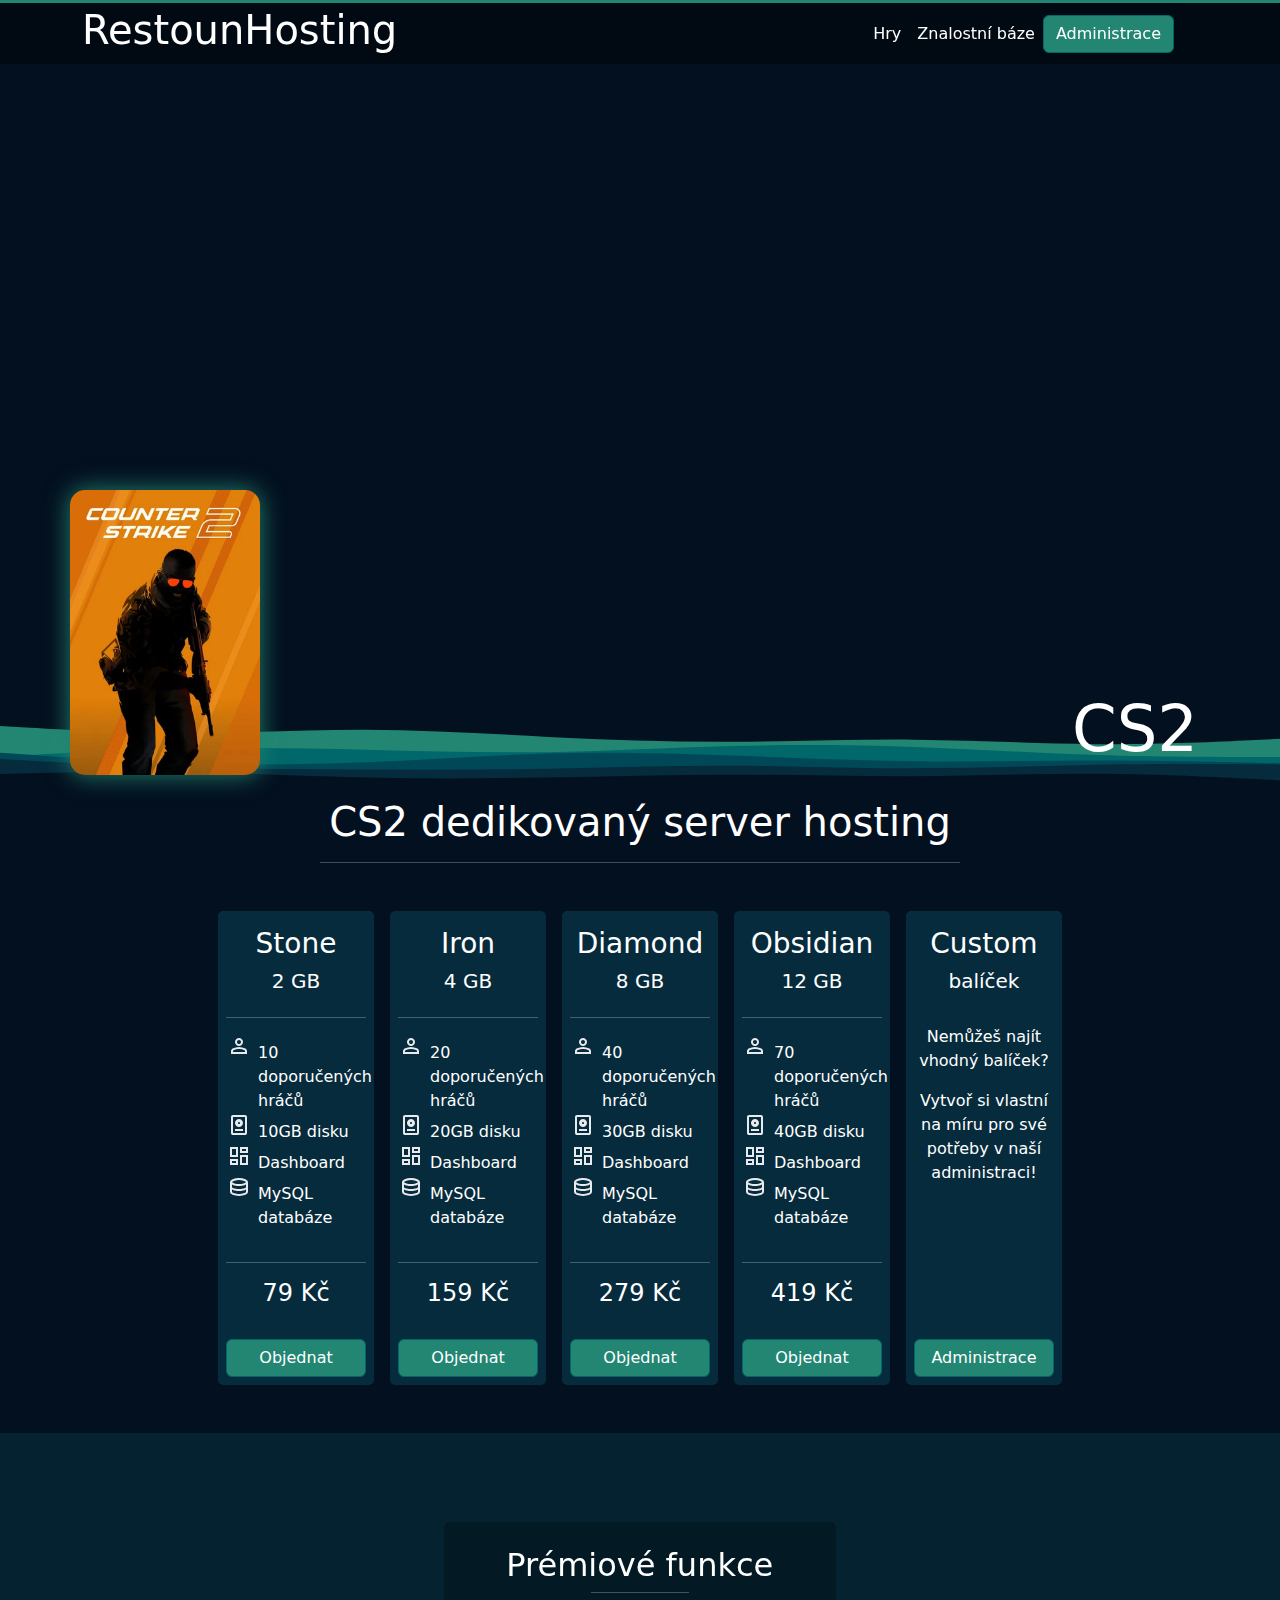
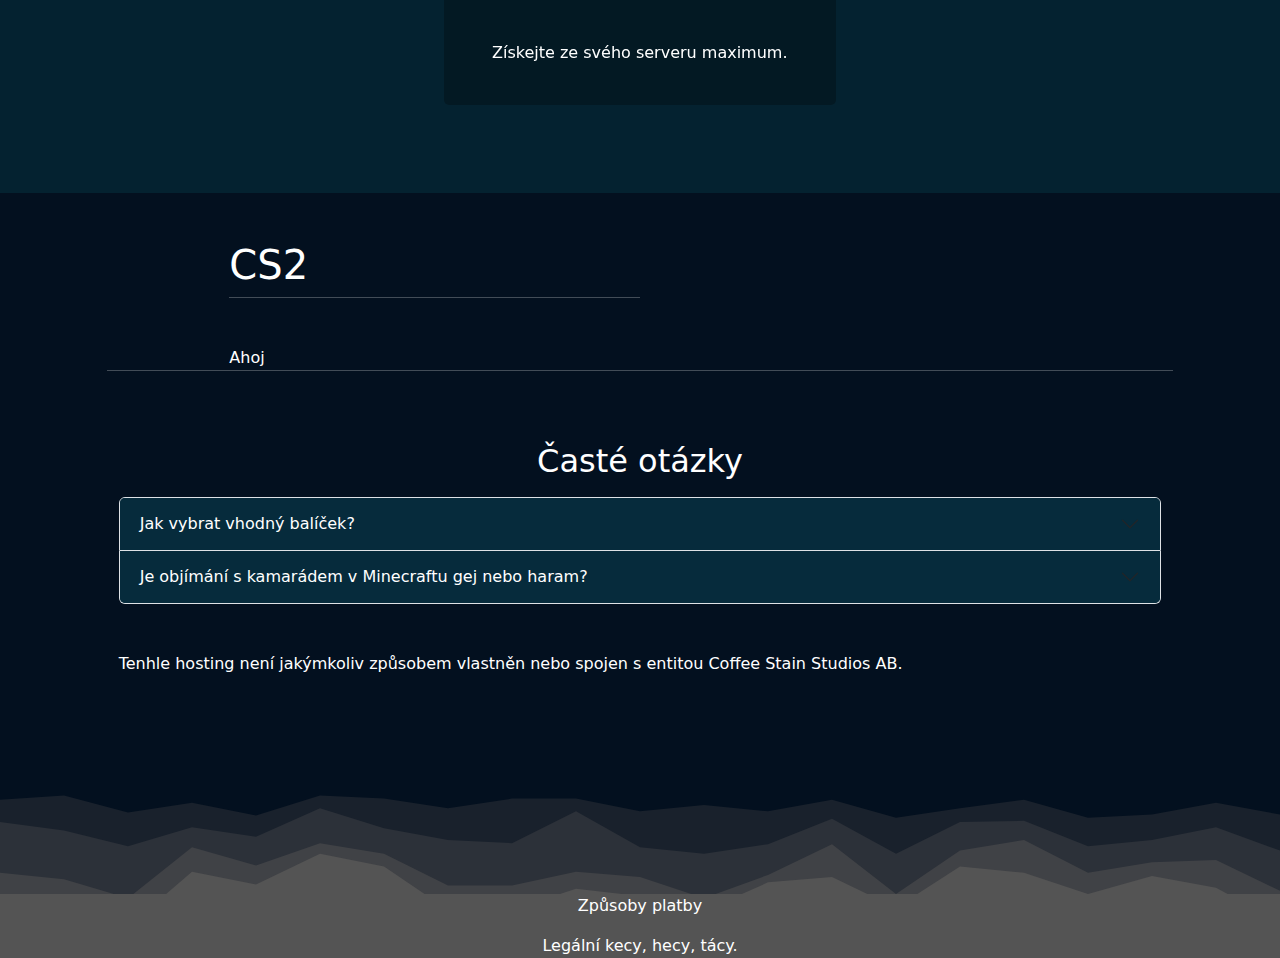
==== c-s2/index.html @ c9a036d6 "Web data init push" ====
<!DOCTYPE html>
<header class="navbar py-0"
    style="background-color: rgba(0,0,0,0.4); backdrop-filter: blur(15px); height: auto; min-height: 4em; border-top: #228672 solid 3px; color: white;  position: fixed; top: 0; left: 0; right: 0; z-index: 100;">
    <div class="container">
        <div class="row w-100 h-100">
            <div class="col-auto">
                <h1><a href="/" class="logo text-decoration-none text-white">RestounHosting</a></h1>
            </div>
            <div class="col"></div>
            <div class="col-auto d-flex align-items-center">
                <a class="mx-2 text-decoration-none text-white" href="/games">Hry</a>
                <a class="mx-2 text-decoration-none text-white" href="https://wikipedia.com">Znalostní báze</a>
                <button class="btn btn-primary mb-2 mb-sm-0"
                    style="background-color: #228672FF; border-color: #006669;">Administrace</button>
            </div>
        </div>
    </div>

    <link rel="stylesheet" href="https://cdn.jsdelivr.net/npm/bootstrap@5.3.3/dist/css/bootstrap.min.css"
        integrity="sha384-QWTKZyjpPEjISv5WaRU9OFeRpok6YctnYmDr5pNlyT2bRjXh0JMhjY6hW+ALEwIH" crossorigin="anonymous">
    <script src="https://cdn.jsdelivr.net/npm/bootstrap@5.3.3/dist/js/bootstrap.bundle.min.js"
        integrity="sha384-YvpcrYf0tY3lHB60NNkmXc5s9fDVZLESaAA55NDzOxhy9GkcIdslK1eN7N6jIeHz"
        crossorigin="anonymous"></script>

    <link href="https://unpkg.com/aos@2.3.1/dist/aos.css" rel="stylesheet">
    <script src="https://unpkg.com/aos@2.3.1/dist/aos.js"></script>

    <link rel="stylesheet" href="/static/theme.css">

    <script>
        AOS.init({ once: true });
    </script>

</header>

<video playsinline muted loop autoplay id="game-preview"
    class="position-absolute top-0 w-100 h-100 z-n1 object-fit-cover" style="filter: brightness(60%);">
    <source src="google.com" type="video/mp4" id="js-video">
</video>
<div class="w-100" style="height: 70vh;">
</div>

<div class="position-relative" style="">
    <div class="spacer w-100" style="background-image: url('/static/img/design/separator.svg');">

    </div>

    <div class="container text-white position-absolute top-container" style="left: 0; right: 0; top: -5%;">
        <div class="row">
            <div class="col-4 offset-1 offset-md-0 col-md-2 ratio-2x3"
                style="background-image: url(/static/img/covers/cs2_cover.webp); z-index: 55; transform: translate(0, -20%); border-radius: 15px; filter: drop-shadow(0 0 0.75rem rgb(34,133,113));">

            </div>
            <div class="col-8 col-md-3 offset-md-7 text-end d-flex flex-column justify-content-end pb-3">
                <h1 class="mb-5" style="font-size: 4.0rem;">CS2</h1>
            </div>
        </div>
    </div>
    <style>
        @media (max-width: 765px) {
            .top-container {
                top: -10% !important;
            }
        }
    </style>
    <div style="background-color: #03101f;" class="text-white pt-2">
        <div class="container-fluid">
            <div class="row">
                <h1 class="col-12 text-center">CS2 dedikovaný server hosting</h1>
                <hr class="col-6 offset-3 mb-5 mt-2">
            </div>
            <div class="row text-center d-flex justify-content-center">
                <div class="col-9 row gap-3 align-center justify-content-center" style="">
                    
                    <div class="col-12 col-md-4 col-lg-2 ratio-2x3 d-flex flex-column justify-content-between pt-3 px-2 pb-2 auto-bundle-hover position-relative"
                        style="background-color: #062b3c; border-radius:5px; ">
                        <div>
                            <h3>Stone</h3>
                            <h5>2 GB</h5>
                        </div>
                        <hr>
                        <ul class="text-start">
                            <li style="list-style-image: url(/static/img/icons/person.svg);">10 doporučených
                                hráčů</li>
                            <li style="list-style-image: url(/static/img/icons/disk.svg);">10GB disku</li>
                            <li style="list-style-image: url(/static/img/icons/dashboard.svg);">Dashboard</li>
                            <li style="list-style-image: url(/static/img/icons/database.svg);">MySQL databáze</li>
                        </ul>
                        <hr>
                        <h4>79 Kč</h4>
                        <br>
                        <button class="btn btn-primary"
                            style="background-color: #228672FF; border-color: #006669;">Objednat</button>
                    </div>
                    
                    <div class="col-12 col-md-4 col-lg-2 ratio-2x3 d-flex flex-column justify-content-between pt-3 px-2 pb-2 auto-bundle-hover position-relative"
                        style="background-color: #062b3c; border-radius:5px; ">
                        <div>
                            <h3>Iron</h3>
                            <h5>4 GB</h5>
                        </div>
                        <hr>
                        <ul class="text-start">
                            <li style="list-style-image: url(/static/img/icons/person.svg);">20 doporučených
                                hráčů</li>
                            <li style="list-style-image: url(/static/img/icons/disk.svg);">20GB disku</li>
                            <li style="list-style-image: url(/static/img/icons/dashboard.svg);">Dashboard</li>
                            <li style="list-style-image: url(/static/img/icons/database.svg);">MySQL databáze</li>
                        </ul>
                        <hr>
                        <h4>159 Kč</h4>
                        <br>
                        <button class="btn btn-primary"
                            style="background-color: #228672FF; border-color: #006669;">Objednat</button>
                    </div>
                    
                    <div class="col-12 col-md-4 col-lg-2 ratio-2x3 d-flex flex-column justify-content-between pt-3 px-2 pb-2 auto-bundle-hover position-relative"
                        style="background-color: #062b3c; border-radius:5px; ">
                        <div>
                            <h3>Diamond</h3>
                            <h5>8 GB</h5>
                        </div>
                        <hr>
                        <ul class="text-start">
                            <li style="list-style-image: url(/static/img/icons/person.svg);">40 doporučených
                                hráčů</li>
                            <li style="list-style-image: url(/static/img/icons/disk.svg);">30GB disku</li>
                            <li style="list-style-image: url(/static/img/icons/dashboard.svg);">Dashboard</li>
                            <li style="list-style-image: url(/static/img/icons/database.svg);">MySQL databáze</li>
                        </ul>
                        <hr>
                        <h4>279 Kč</h4>
                        <br>
                        <button class="btn btn-primary"
                            style="background-color: #228672FF; border-color: #006669;">Objednat</button>
                    </div>
                    
                    <div class="col-12 col-md-4 col-lg-2 ratio-2x3 d-flex flex-column justify-content-between pt-3 px-2 pb-2 auto-bundle-hover position-relative"
                        style="background-color: #062b3c; border-radius:5px; ">
                        <div>
                            <h3>Obsidian</h3>
                            <h5>12 GB</h5>
                        </div>
                        <hr>
                        <ul class="text-start">
                            <li style="list-style-image: url(/static/img/icons/person.svg);">70 doporučených
                                hráčů</li>
                            <li style="list-style-image: url(/static/img/icons/disk.svg);">40GB disku</li>
                            <li style="list-style-image: url(/static/img/icons/dashboard.svg);">Dashboard</li>
                            <li style="list-style-image: url(/static/img/icons/database.svg);">MySQL databáze</li>
                        </ul>
                        <hr>
                        <h4>419 Kč</h4>
                        <br>
                        <button class="btn btn-primary"
                            style="background-color: #228672FF; border-color: #006669;">Objednat</button>
                    </div>
                    
                    <style>
                        .auto-bundle-hover{
                            transition: 0.3s;
                        }

                        .bundle-detail{
                            transition: 0.3s;
                            background-color:#00676a !important;

                            left:10%;
                            right:10%;
                            bottom:0;
                            z-index:-1;
                        }
                        .auto-bundle-hover:hover {
                            filter: drop-shadow(0 0 0.75rem #32cdae);
                            margin: 0;
                            transform: scale(110%, 110%);
                        }

                        .auto-bundle-hover:hover > .bundle-detail {
                            bottom:-12% !important;
                            left:-10%;
                            right:-10%;
                            margin:0;
                            padding:0;
                            z-index: 700 !important;
                        }
                    </style>
                    <div class="col-12 col-md-4 col-lg-2 ratio-2x3 d-flex flex-column justify-content-between pt-3 px-2 pb-2 auto-bundle-hover"
                        style="background-color: #062b3c; border-radius:5px;">
                        <div>
                            <h3>Custom</h3>
                            <h5>balíček</h5>
                            <br>
                            <div>
                                <p>Nemůžeš najít vhodný balíček?</p>
                                <p>Vytvoř si vlastní na míru pro své potřeby v naší administraci!</p>
                            </div>
                        </div>
                        <button class="btn btn-primary"
                            style="background-color: #228672FF; border-color: #006669;">Administrace</button>
                    </div>
                </div>
            </div>


            
            <div class="row text-center mt-5 " style=" background-color:#062b3c;">
                <div style="width:100vw; height:40vh; position:relative; overflow:hidden;" id="versions-div">
                <div class="w-100 h-100 position-absolute top-0 left-0" style="background-color:black; opacity:0.2; z-index:1; bottom:0; right:0;"></div>
                    <div style="top:50%; left:50%; z-index: 5; background-color:#00000042; border-radius:5px;" class="position-absolute p-4 px-5" id="versions_title">
                        <h2 class="col-12">Prémiové funkce</h2>
                        <hr class="col-4 offset-4 mb-5 mt-2">
                        <p>Získejte ze svého serveru maximum.</p>
                    </div>
                    <div class="card p-2 floating-cards" style="position:block;width:15vw; min-width: 300px;height:10vh; text-align:left;; z-index:0; background-color: #004857; color:white; border: 0.15rem solid white" data-aos="zoom-in-up">
    <div class="d-flex h-100">
        <img src="/static/img/icons/database.svg" style="aspect-ratio: 1; height:100%;">
        <div class="w-100 h-100 d-flex flex-column justify-content-start">
            <h5 class="m-0">MySQL</h5>
            <p>Až 3 MySQL databáze o kapacitě 1GB ZDARMA!</p>
        </div>
    </div>
</div>
                    <div class="card p-2 floating-cards" style="position:block;width:15vw; min-width: 300px;height:10vh; text-align:left;; z-index:0; background-color: #004857; color:white; border: 0.15rem solid " data-aos="zoom-in-up">
    <div class="d-flex h-100">
        <img src="/static/img/icons/dashboard.svg" style="aspect-ratio: 1; height:100%;">
        <div class="w-100 h-100 d-flex flex-column justify-content-start">
            <h5 class="m-0">Dashboard</h5>
            <p>Intuitivní administrace serveru!</p>
        </div>
    </div>
</div>
                    <div class="card p-2 floating-cards" style="position:block;width:15vw; min-width: 300px;height:10vh; text-align:left;; z-index:0; background-color: #004857; color:white; border: 0.15rem solid " data-aos="zoom-in-up">
    <div class="d-flex h-100">
        <img src="/static/img/icons/disk.svg" style="aspect-ratio: 1; height:100%;">
        <div class="w-100 h-100 d-flex flex-column justify-content-start">
            <h5 class="m-0">Zálohy</h5>
            <p>Automatické zálohy každou hodinu a každý den.</p>
        </div>
    </div>
</div>
                    <div class="card p-2 floating-cards" style="position:block;width:15vw; min-width: 300px;height:10vh; text-align:left;; z-index:0; background-color: #004857; color:white; border: 0.15rem solid " data-aos="zoom-in-up">
    <div class="d-flex h-100">
        <img src="/static/img/icons/admin.svg" style="aspect-ratio: 1; height:100%;">
        <div class="w-100 h-100 d-flex flex-column justify-content-start">
            <h5 class="m-0">Plugin manager</h5>
            <p>Snadná a pohodlná správa nainstalovaných pluginů.</p>
        </div>
    </div>
</div>
                    <div class="card p-2 floating-cards" style="position:block;width:15vw; min-width: 300px;height:10vh; text-align:left;; z-index:0; background-color: #004857; color:white; border: 0.15rem solid " data-aos="zoom-in-up">
    <div class="d-flex h-100">
        <img src="/static/img/icons/sftp.svg" style="aspect-ratio: 1; height:100%;">
        <div class="w-100 h-100 d-flex flex-column justify-content-start">
            <h5 class="m-0">SFTP přístup</h5>
            <p>Moderní vzdálený přístup k složce serveru pomocí SFTP.</p>
        </div>
    </div>
</div>
                    <div class="card p-2 floating-cards" style="position:block;width:15vw; min-width: 300px;height:10vh; text-align:left;; z-index:0; background-color: #004857; color:white; border: 0.15rem solid " data-aos="zoom-in-up">
    <div class="d-flex h-100">
        <img src="/static/img/icons/support.svg" style="aspect-ratio: 1; height:100%;">
        <div class="w-100 h-100 d-flex flex-column justify-content-start">
            <h5 class="m-0">Podpora a návody</h5>
            <p>Při problémech rádi pomůžeme.</p>
        </div>
    </div>
</div>
                    <div class="card p-2 floating-cards" style="position:block;width:15vw; min-width: 300px;height:10vh; text-align:left;; z-index:0; background-color: #004857; color:white; border: 0.15rem solid " data-aos="zoom-in-up">
    <div class="d-flex h-100">
        <img src="/static/img/icons/rocket.svg" style="aspect-ratio: 1; height:100%;">
        <div class="w-100 h-100 d-flex flex-column justify-content-start">
            <h5 class="m-0">Quick setup</h5>
            <p>Snadno nainstalujte populární pluginy.</p>
        </div>
    </div>
</div>
                </div>

                <script>
                    function randomizePositions() {
        const container = document.getElementById('versions-div');
        const cards = container.getElementsByClassName('floating-cards');
        const containerWidth = container.clientWidth;
        const containerHeight = container.clientHeight;
        const padding = 20;

        const positions = [];
        const offsets = []

        const fixed_text = document.getElementById("versions_title");

        fixed_text.style.left = fixed_text.offsetLeft-fixed_text.offsetWidth/2 + 'px';
        fixed_text.style.top = fixed_text.offsetTop-fixed_text.offsetHeight/2 + 'px';

        positions.push({ x: Number(fixed_text.style.left.slice(0,-2)), y: Number(fixed_text.style.top.slice(0,-2)), width: fixed_text.offsetWidth, height: fixed_text.offsetHeight });

        if(window.innerWidth <= 720)
        {
            return;
        }

        for (let i = 0; i < cards.length; i++) {
            let card = cards[i];
            let cardWidth = card.offsetWidth;
            let cardHeight = card.offsetHeight;

            let maxX = containerWidth - cardWidth - padding;
            let maxY = containerHeight - cardHeight - padding;

            let overlap = true;
            let posX, posY;

            let r = 0;

            while (overlap) {
                overlap = false;
                posX = Math.floor(Math.random() * maxX) + padding;
                posY = Math.floor(Math.random() * maxY) + padding;

                r++;

                if(r > 200)
                {
                    for(let u = i; u < cards.length; u++)
                    {
                        console.log(cards[u].width);
                        cards[u].style.left = u*card.width + 'px';
                        cards[u].style.top = u*card.height + 'px';
                    }
                    console.log("solver stopped");
                    return;
                }

                for (let j = 0; j < positions.length; j++) {
                    let other = positions[j];
                    if (
                        posX < other.x + other.width &&
                        posX + cardWidth > other.x &&
                        posY < other.y + other.height &&
                        posY + cardHeight > other.y
                    ) {
                        overlap = true;
                        break;
                    }
                }
            }

            positions.push({ x: posX, y: posY, width: cardWidth, height: cardHeight });

            card.style.left = posX + 'px';
            card.style.top = posY + 'px';
            
            offsets.push({"x":Math.random() * 0.02, "y":Math.random() * 0.02})

            document.body.addEventListener("mousemove", (event)=>{
                let xOf = offsets[i].x;
                let yOf = offsets[i].y;
                card.style.left = posX + (event.screenX-(window.screen.width/2))*(xOf+0.01) + 'px';
                card.style.top = posY + (event.screenY-(window.screen.height/2))*(yOf+0.01) + 'px';
            });  
        }
    }
                    randomizePositions();
                </script>

                <style>
                    @keyframes float {
        0% {
            transform: translateY(0);
        }
        50% {
            transform: translateY(-10px); /* Move up by 10px */
        }
        100% {
            transform: translateY(0); /* Return to original position */
        }
    }

    @media only screen and (max-width: 720px) {
    .floating-cards {
        position: relative !important;
    }
}

    .floating-cards{
            animation: float 4s ease-in-out infinite; /* Add animation */
        border-radius: 8px;
        box-shadow: 0 2px 5px rgba(0, 0, 0, 0.2);
                border: 1px solid #ccc;
        text-align: center;
        position:absolute;

}
                </style>
            </div>
            <div class="row mt-5">
                <div class="col-8 offset-2 px-3">
                    <h1 class="col-12">CS2</h1>
                    <hr class="col-6 mb-5 mt-2">
                    Ahoj
                </div>
            </div>

            <div class="row">
                <br>
                <hr class="col-10 offset-1">
                <h2 class="col-12 text-center mt-5 mb-3">Časté otázky</h2>

                <div class="accordion col-10 offset-1" id="accordionPanelsStayOpenExample">

                    
                    <div class="accordion-item" style="background-color:#062b3c; color:white;">
                        <h2 class="accordion-header" id="panelsStayOpen-heading1">
                            <button class="accordion-button collapsed" type="button" data-bs-toggle="collapse"
                                data-bs-target="#panelsStayOpen-collapse1" aria-expanded="false"
                                aria-controls="panelsStayOpen-collapse1"
                                style="background-color:#062b3c; color:white;">
                                Jak vybrat vhodný balíček?
                            </button>
                        </h2>
                        <div id="panelsStayOpen-collapse1" class="accordion-collapse collapse"
                            aria-labelledby="panelsStayOpen-heading1">
                            <div class="accordion-body">
                                Výběr balíčku je klíčový pro plynulý zážitek z hraní na tvém serveru. Závisí na několika faktorech, například kolik hráčů bude hrát na tvém serveru, jakou verzi Miencraft Serveru si vybereš a jak náročné pluginy budeš používat (například DynMapa). <br> Proto jsme napsali <a href=ahoj>komplexní článek</a> na naší znalostní bázi i se snadnou kalkulačkou.
                            </div>
                        </div>
                    </div>

                    
                    <div class="accordion-item" style="background-color:#062b3c; color:white;">
                        <h2 class="accordion-header" id="panelsStayOpen-heading2">
                            <button class="accordion-button collapsed" type="button" data-bs-toggle="collapse"
                                data-bs-target="#panelsStayOpen-collapse2" aria-expanded="false"
                                aria-controls="panelsStayOpen-collapse2"
                                style="background-color:#062b3c; color:white;">
                                Je objímání s kamarádem v Minecraftu gej nebo haram?
                            </button>
                        </h2>
                        <div id="panelsStayOpen-collapse2" class="accordion-collapse collapse"
                            aria-labelledby="panelsStayOpen-heading2">
                            <div class="accordion-body">
                                Je to jak gej, tak haram.
                            </div>
                        </div>
                    </div>

                    

                </div>

                <p class="col-10 offset-1 mt-5">Tenhle hosting není jakýmkoliv způsobem vlastněn nebo spojen s entitou Coffee Stain Studios AB. </p>
            </div>
        </div>
    </div>
</div>

<div style="background-color: #031d29;" class="h-100">

</div>

<br><br><br><br> <!-- messy fix for now -->
<footer class="text-white text-center" style="background-color: #545454;">
    <div class="footer" style="background-image: url('/static/img/design/footer.svg');"></div>
    <p>Způsoby platby</p>
    <p class="m-0">Legální kecy, hecy, tácy.</p>
</footer>
---- static/theme.css ----
:root {
  --purple_100: 182, 217, 255;
  --primary_1000: 0, 4, 9;
  --bs-primary: var(--purple_100) !important;
  --bs-btn-bg: var(--purple_100) !important;
}

body {
  background-color: #03101f;
  overflow-x: hidden;
}

.hero {
  background-repeat: no-repeat;
  background-size: cover;
}

.bg-custom-primary {
  background-color: rgb(34 134 114) !important;
}

.box-cover {
  aspect-ratio: 2/3;
  background-repeat: no-repeat;
  background-size: cover;
  filter: brightness(85%);
  transition: 0.3s;
}

.auto-box-hover {
  aspect-ratio: 2/3;
  background-repeat: no-repeat;
  background-size: cover;
  filter: brightness(85%);
  transition: 0.3s;
}

.ratio-2x3 {
  aspect-ratio: 2/3;
  background-repeat: no-repeat;
  background-size: cover;
}

.auto-box-hover:hover {
  filter: drop-shadow(0 0 0.75rem #32cdae);
  margin: 0;
  transform: scale(110%, 110%);
}

.auto-box-hover:hover > div > div {
  opacity: 1;
  max-height: 100%;
}

.box-cover.hover {
  filter: drop-shadow(0 0 0.75rem #32cdae);
  margin: 0;
  transform: scale(110%, 110%);
}

.box-cover.hover > div > div {
  opacity: 1;
  max-height: 100%;
}

.box-cover > div > div {
  opacity: 0;
  max-height: 0px;
  overflow: hidden;
  transition: 0.5s;
}

.spacer {
  aspect-ratio: 1200/150;
  width: 100%;
  max-height: 40vh;
  background-repeat: no-repeat;
  background-size: cover;
}

.footer {
  aspect-ratio: 1200/100;
  width: 100%;
  max-height: 40vh;
  background-repeat: no-repeat;
  background-size: cover;
}


.floating-animation {
  transform: translatey(0px);
  animation: float 6s ease-in-out infinite;
}

/*.bubble{
    position: relative;
    aspect-ratio: 1;
    border-radius: 50%;
    background: linear-gradient(to left, rgba(34, 133, 113, 0.35), rgba(6, 43, 60, 0.41));
    box-shadow: 2px 5px 5px rgba(0, 0, 0, 0.2);
    border: 2px solid rgba(255, 255, 255, 0.27);
}*/

.bubble {
  position: absolute;
  width: 30px;
  height: 30px;
  background-color: rgba(19, 102, 119, 0.8);
  border: solid white 1px;
  border-radius: 50%;
  opacity: 0;
  z-index: 0;
  animation: bubbleMove 2s linear forwards;
  animation-iteration-count: infinite;
}

.bubble::after{
  content: "";
  background-color: white;
  width: 5px;
  height: 10px;
}

/* Bubble animation */
@keyframes bubbleMove {
  0% {
    transform: translateY(0) scale(0.5);
    opacity: 0.5;
  }
  100% {
    transform: translateY(-100px) translateX(-30px) scale(1.1);
    opacity: 0;
  }
}

@keyframes caret {
  50% {
    border-color: transparent;
  }
}

@keyframes float {
  0% {
    transform: translatey(0px);
  }
  50% {
    transform: translatey(-20px);
  }
  100% {
    transform: translatey(0px);
  }
}

@media only screen and (max-width: 1000px) {
  .spacer {
    min-height: 15vh;
    overflow: hidden;
  }

  .box-cover > div > div {
    opacity: 1 !important;
    max-height: 100% !important;
  }
}
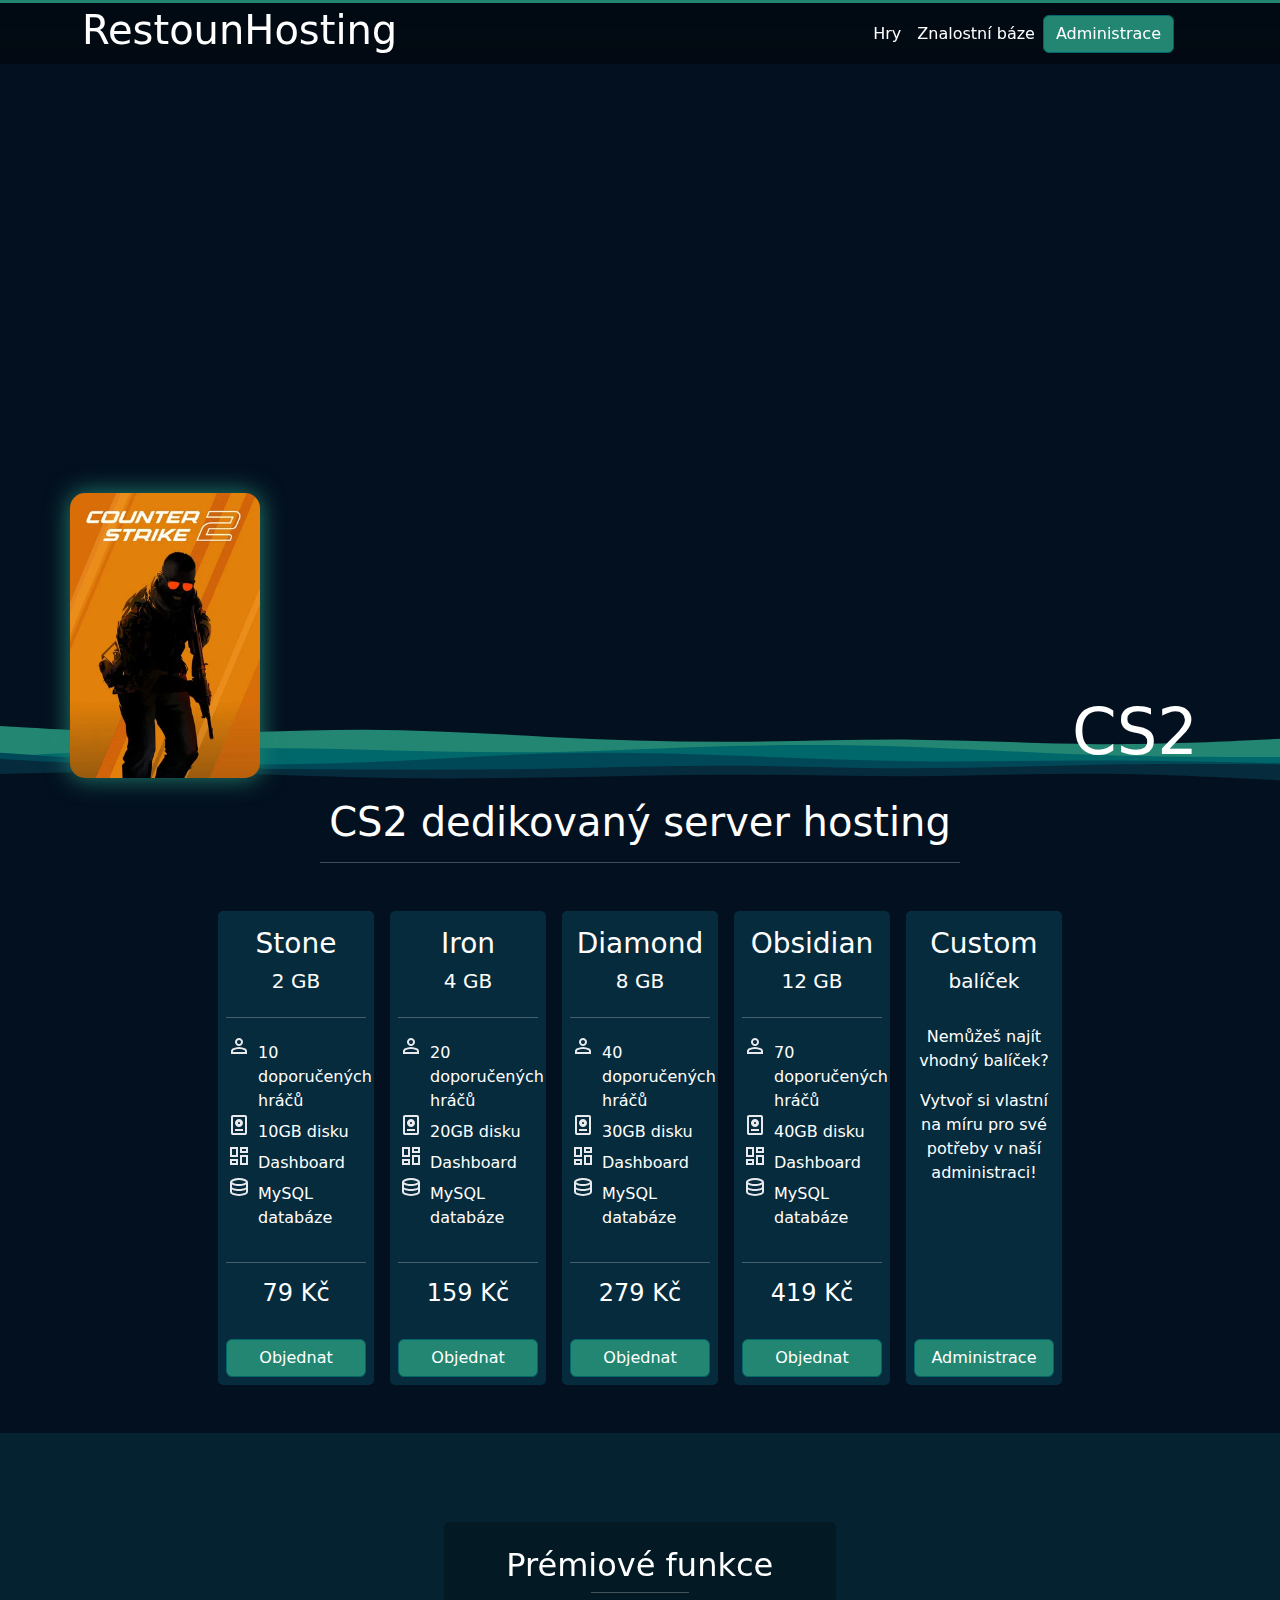
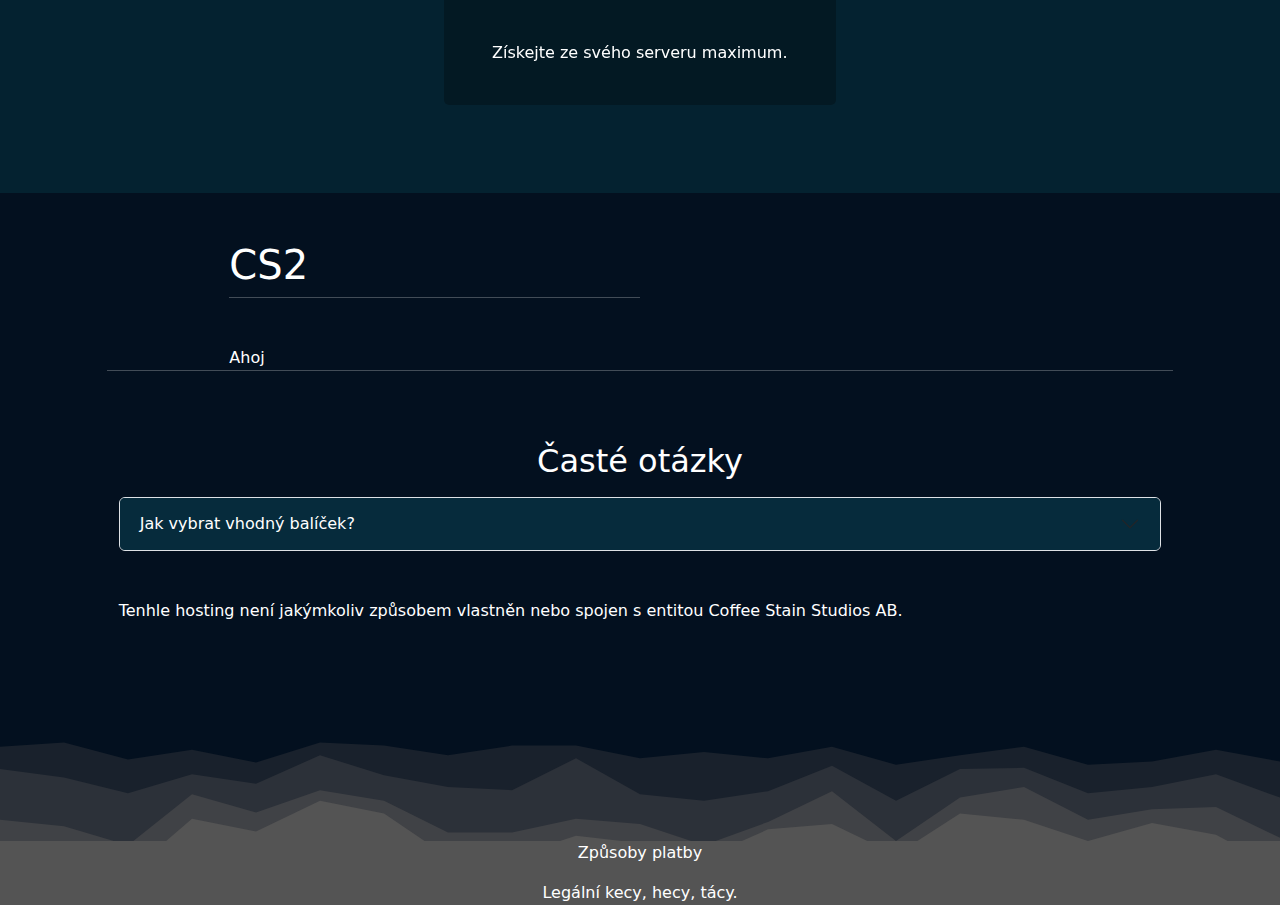
==== commit ba306a78: "Font size fix" ====
--- a/c-s2/index.html
+++ b/c-s2/index.html
@@ -24,6 +24,8 @@
 
     <link href="https://unpkg.com/aos@2.3.1/dist/aos.css" rel="stylesheet">
     <script src="https://unpkg.com/aos@2.3.1/dist/aos.js"></script>
+
+    <meta name="viewport" content="width=device-width, initial-scale=1.0">
 
     <link rel="stylesheet" href="/static/theme.css">
 
@@ -217,7 +219,7 @@
         <img src="/static/img/icons/database.svg" style="aspect-ratio: 1; height:100%;">
         <div class="w-100 h-100 d-flex flex-column justify-content-start">
             <h5 class="m-0">MySQL</h5>
-            <p>Až 3 MySQL databáze o kapacitě 1GB ZDARMA!</p>
+            <p style="">Až 3 MySQL databáze o kapacitě 1GB ZDARMA!</p>
         </div>
     </div>
 </div>
@@ -226,7 +228,7 @@
         <img src="/static/img/icons/dashboard.svg" style="aspect-ratio: 1; height:100%;">
         <div class="w-100 h-100 d-flex flex-column justify-content-start">
             <h5 class="m-0">Dashboard</h5>
-            <p>Intuitivní administrace serveru!</p>
+            <p style="">Intuitivní administrace serveru!</p>
         </div>
     </div>
 </div>
@@ -235,7 +237,7 @@
         <img src="/static/img/icons/disk.svg" style="aspect-ratio: 1; height:100%;">
         <div class="w-100 h-100 d-flex flex-column justify-content-start">
             <h5 class="m-0">Zálohy</h5>
-            <p>Automatické zálohy každou hodinu a každý den.</p>
+            <p style="">Automatické zálohy každou hodinu a každý den.</p>
         </div>
     </div>
 </div>
@@ -244,7 +246,7 @@
         <img src="/static/img/icons/admin.svg" style="aspect-ratio: 1; height:100%;">
         <div class="w-100 h-100 d-flex flex-column justify-content-start">
             <h5 class="m-0">Plugin manager</h5>
-            <p>Snadná a pohodlná správa nainstalovaných pluginů.</p>
+            <p style="">Snadná a pohodlná správa nainstalovaných pluginů.</p>
         </div>
     </div>
 </div>
@@ -253,7 +255,7 @@
         <img src="/static/img/icons/sftp.svg" style="aspect-ratio: 1; height:100%;">
         <div class="w-100 h-100 d-flex flex-column justify-content-start">
             <h5 class="m-0">SFTP přístup</h5>
-            <p>Moderní vzdálený přístup k složce serveru pomocí SFTP.</p>
+            <p style="">Moderní vzdálený přístup k složce serveru pomocí SFTP.</p>
         </div>
     </div>
 </div>
@@ -262,7 +264,7 @@
         <img src="/static/img/icons/support.svg" style="aspect-ratio: 1; height:100%;">
         <div class="w-100 h-100 d-flex flex-column justify-content-start">
             <h5 class="m-0">Podpora a návody</h5>
-            <p>Při problémech rádi pomůžeme.</p>
+            <p style="">Při problémech rádi pomůžeme.</p>
         </div>
     </div>
 </div>
@@ -271,7 +273,7 @@
         <img src="/static/img/icons/rocket.svg" style="aspect-ratio: 1; height:100%;">
         <div class="w-100 h-100 d-flex flex-column justify-content-start">
             <h5 class="m-0">Quick setup</h5>
-            <p>Snadno nainstalujte populární pluginy.</p>
+            <p style="">Snadno nainstalujte populární pluginy.</p>
         </div>
     </div>
 </div>
@@ -383,6 +385,20 @@
     }
 }
 
+    @media only screen and (max-width:1650px)
+    {
+        .floating-cards{
+            min-height:12vh !important;
+        }
+    }
+
+    @media only screen and (max-width:1275px)
+    {
+        .floating-cards{
+            min-height:15vh !important;
+        }
+    }
+
     .floating-cards{
             animation: float 4s ease-in-out infinite; /* Add animation */
         border-radius: 8px;
@@ -390,7 +406,6 @@
                 border: 1px solid #ccc;
         text-align: center;
         position:absolute;
-
 }
                 </style>
             </div>
@@ -428,24 +443,6 @@
                     </div>
 
                     
-                    <div class="accordion-item" style="background-color:#062b3c; color:white;">
-                        <h2 class="accordion-header" id="panelsStayOpen-heading2">
-                            <button class="accordion-button collapsed" type="button" data-bs-toggle="collapse"
-                                data-bs-target="#panelsStayOpen-collapse2" aria-expanded="false"
-                                aria-controls="panelsStayOpen-collapse2"
-                                style="background-color:#062b3c; color:white;">
-                                Je objímání s kamarádem v Minecraftu gej nebo haram?
-                            </button>
-                        </h2>
-                        <div id="panelsStayOpen-collapse2" class="accordion-collapse collapse"
-                            aria-labelledby="panelsStayOpen-heading2">
-                            <div class="accordion-body">
-                                Je to jak gej, tak haram.
-                            </div>
-                        </div>
-                    </div>
-
-                    
 
                 </div>
 
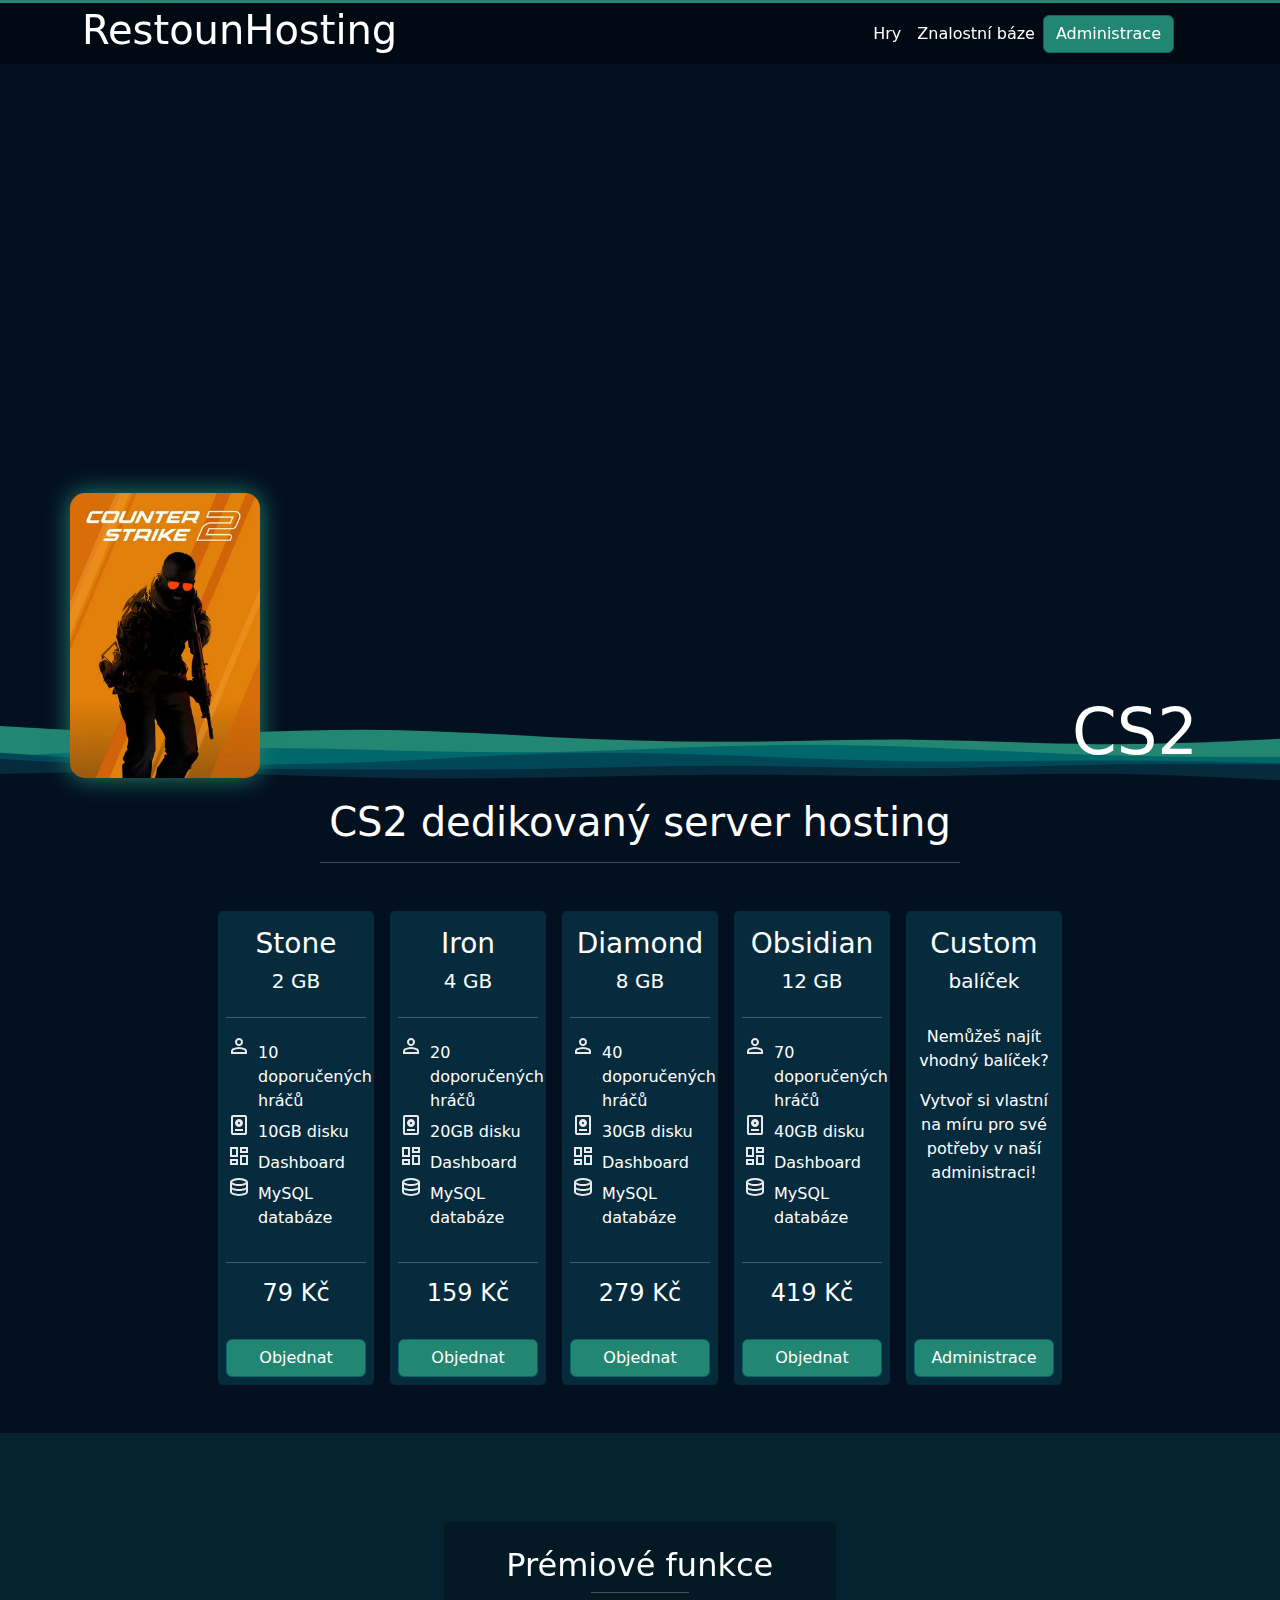
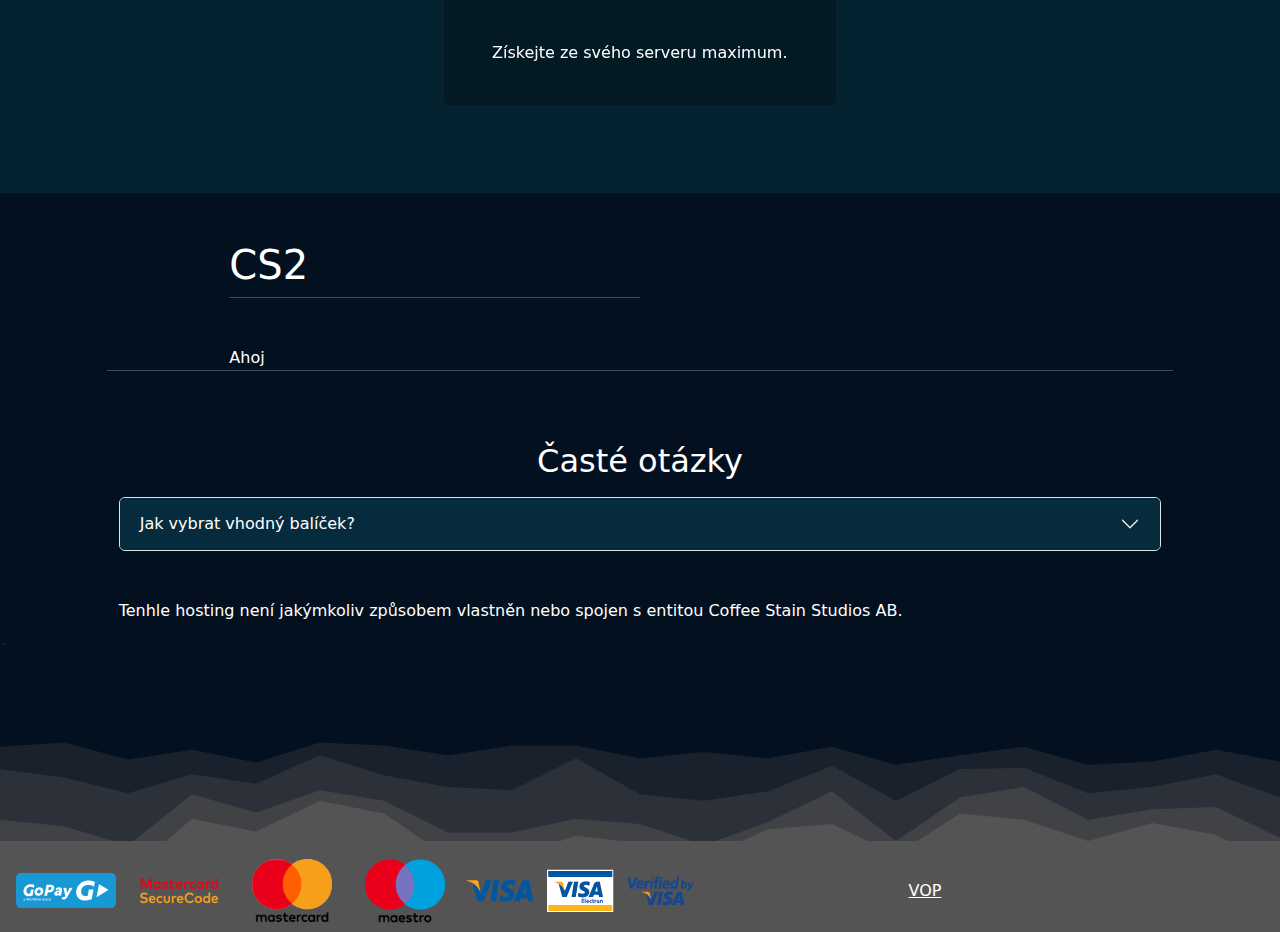
==== commit 0b761ae5: "Payments, VOP." ====
--- a/c-s2/index.html
+++ b/c-s2/index.html
@@ -6,7 +6,7 @@
             <div class="col-auto">
                 <h1><a href="/" class="logo text-decoration-none text-white">RestounHosting</a></h1>
             </div>
-            <div class="col"></div>
+            <div class="d-none col d-md-block"></div>
             <div class="col-auto d-flex align-items-center">
                 <a class="mx-2 text-decoration-none text-white" href="/games">Hry</a>
                 <a class="mx-2 text-decoration-none text-white" href="https://wikipedia.com">Znalostní báze</a>
@@ -214,66 +214,66 @@
                         <hr class="col-4 offset-4 mb-5 mt-2">
                         <p>Získejte ze svého serveru maximum.</p>
                     </div>
-                    <div class="card p-2 floating-cards" style="position:block;width:15vw; min-width: 300px;height:10vh; text-align:left;; z-index:0; background-color: #004857; color:white; border: 0.15rem solid white" data-aos="zoom-in-up">
-    <div class="d-flex h-100">
-        <img src="/static/img/icons/database.svg" style="aspect-ratio: 1; height:100%;">
-        <div class="w-100 h-100 d-flex flex-column justify-content-start">
-            <h5 class="m-0">MySQL</h5>
-            <p style="">Až 3 MySQL databáze o kapacitě 1GB ZDARMA!</p>
-        </div>
-    </div>
-</div>
-                    <div class="card p-2 floating-cards" style="position:block;width:15vw; min-width: 300px;height:10vh; text-align:left;; z-index:0; background-color: #004857; color:white; border: 0.15rem solid " data-aos="zoom-in-up">
-    <div class="d-flex h-100">
-        <img src="/static/img/icons/dashboard.svg" style="aspect-ratio: 1; height:100%;">
-        <div class="w-100 h-100 d-flex flex-column justify-content-start">
-            <h5 class="m-0">Dashboard</h5>
-            <p style="">Intuitivní administrace serveru!</p>
-        </div>
-    </div>
-</div>
-                    <div class="card p-2 floating-cards" style="position:block;width:15vw; min-width: 300px;height:10vh; text-align:left;; z-index:0; background-color: #004857; color:white; border: 0.15rem solid " data-aos="zoom-in-up">
-    <div class="d-flex h-100">
-        <img src="/static/img/icons/disk.svg" style="aspect-ratio: 1; height:100%;">
-        <div class="w-100 h-100 d-flex flex-column justify-content-start">
-            <h5 class="m-0">Zálohy</h5>
-            <p style="">Automatické zálohy každou hodinu a každý den.</p>
-        </div>
-    </div>
-</div>
-                    <div class="card p-2 floating-cards" style="position:block;width:15vw; min-width: 300px;height:10vh; text-align:left;; z-index:0; background-color: #004857; color:white; border: 0.15rem solid " data-aos="zoom-in-up">
-    <div class="d-flex h-100">
-        <img src="/static/img/icons/admin.svg" style="aspect-ratio: 1; height:100%;">
-        <div class="w-100 h-100 d-flex flex-column justify-content-start">
-            <h5 class="m-0">Plugin manager</h5>
-            <p style="">Snadná a pohodlná správa nainstalovaných pluginů.</p>
-        </div>
-    </div>
-</div>
-                    <div class="card p-2 floating-cards" style="position:block;width:15vw; min-width: 300px;height:10vh; text-align:left;; z-index:0; background-color: #004857; color:white; border: 0.15rem solid " data-aos="zoom-in-up">
-    <div class="d-flex h-100">
-        <img src="/static/img/icons/sftp.svg" style="aspect-ratio: 1; height:100%;">
-        <div class="w-100 h-100 d-flex flex-column justify-content-start">
-            <h5 class="m-0">SFTP přístup</h5>
-            <p style="">Moderní vzdálený přístup k složce serveru pomocí SFTP.</p>
-        </div>
-    </div>
-</div>
-                    <div class="card p-2 floating-cards" style="position:block;width:15vw; min-width: 300px;height:10vh; text-align:left;; z-index:0; background-color: #004857; color:white; border: 0.15rem solid " data-aos="zoom-in-up">
-    <div class="d-flex h-100">
-        <img src="/static/img/icons/support.svg" style="aspect-ratio: 1; height:100%;">
-        <div class="w-100 h-100 d-flex flex-column justify-content-start">
-            <h5 class="m-0">Podpora a návody</h5>
-            <p style="">Při problémech rádi pomůžeme.</p>
-        </div>
-    </div>
-</div>
-                    <div class="card p-2 floating-cards" style="position:block;width:15vw; min-width: 300px;height:10vh; text-align:left;; z-index:0; background-color: #004857; color:white; border: 0.15rem solid " data-aos="zoom-in-up">
-    <div class="d-flex h-100">
-        <img src="/static/img/icons/rocket.svg" style="aspect-ratio: 1; height:100%;">
-        <div class="w-100 h-100 d-flex flex-column justify-content-start">
-            <h5 class="m-0">Quick setup</h5>
-            <p style="">Snadno nainstalujte populární pluginy.</p>
+                    <div class="card p-2 floating-cards" style="position:block;width:15vw; min-width: 300px;min-height:10vh; overflow:hidden;text-align:left;; z-index:0; background-color: #004857; color:white; border: 0.15rem solid white" data-aos="zoom-in-up">
+    <div class="d-flex h-100">
+        <img src="/static/img/icons/database.svg" style="aspect-ratio: 1; height:80%; position: absolute; filter:brightness(60%); bottom:0%; right: 0%; transform:translate(10%, 15%) scale(75%);">
+        <div class="w-100 h-100 d-flex flex-column justify-content-start" style="z-index:999;">
+            <h5 class="my-1">MySQL</h5>
+            <p style="m-1">Až 3 MySQL databáze o kapacitě 1GB ZDARMA!</p>
+        </div>
+    </div>
+</div>
+                    <div class="card p-2 floating-cards" style="position:block;width:15vw; min-width: 300px;min-height:10vh; overflow:hidden;text-align:left;; z-index:0; background-color: #004857; color:white; border: 0.15rem solid " data-aos="zoom-in-up">
+    <div class="d-flex h-100">
+        <img src="/static/img/icons/dashboard.svg" style="aspect-ratio: 1; height:80%; position: absolute; filter:brightness(60%); bottom:0%; right: 0%; transform:translate(10%, 15%) scale(75%);">
+        <div class="w-100 h-100 d-flex flex-column justify-content-start" style="z-index:999;">
+            <h5 class="my-1">Dashboard</h5>
+            <p style="m-1">Intuitivní administrace serveru!</p>
+        </div>
+    </div>
+</div>
+                    <div class="card p-2 floating-cards" style="position:block;width:15vw; min-width: 300px;min-height:10vh; overflow:hidden;text-align:left;; z-index:0; background-color: #004857; color:white; border: 0.15rem solid " data-aos="zoom-in-up">
+    <div class="d-flex h-100">
+        <img src="/static/img/icons/disk.svg" style="aspect-ratio: 1; height:80%; position: absolute; filter:brightness(60%); bottom:0%; right: 0%; transform:translate(10%, 15%) scale(75%);">
+        <div class="w-100 h-100 d-flex flex-column justify-content-start" style="z-index:999;">
+            <h5 class="my-1">Zálohy</h5>
+            <p style="m-1">Automatické zálohy každou hodinu a každý den.</p>
+        </div>
+    </div>
+</div>
+                    <div class="card p-2 floating-cards" style="position:block;width:15vw; min-width: 300px;min-height:10vh; overflow:hidden;text-align:left;; z-index:0; background-color: #004857; color:white; border: 0.15rem solid " data-aos="zoom-in-up">
+    <div class="d-flex h-100">
+        <img src="/static/img/icons/admin.svg" style="aspect-ratio: 1; height:80%; position: absolute; filter:brightness(60%); bottom:0%; right: 0%; transform:translate(10%, 15%) scale(75%);">
+        <div class="w-100 h-100 d-flex flex-column justify-content-start" style="z-index:999;">
+            <h5 class="my-1">Plugin manager</h5>
+            <p style="m-1">Snadná a pohodlná správa nainstalovaných pluginů.</p>
+        </div>
+    </div>
+</div>
+                    <div class="card p-2 floating-cards" style="position:block;width:15vw; min-width: 300px;min-height:10vh; overflow:hidden;text-align:left;; z-index:0; background-color: #004857; color:white; border: 0.15rem solid " data-aos="zoom-in-up">
+    <div class="d-flex h-100">
+        <img src="/static/img/icons/sftp.svg" style="aspect-ratio: 1; height:80%; position: absolute; filter:brightness(60%); bottom:0%; right: 0%; transform:translate(10%, 15%) scale(75%);">
+        <div class="w-100 h-100 d-flex flex-column justify-content-start" style="z-index:999;">
+            <h5 class="my-1">SFTP přístup</h5>
+            <p style="m-1">Moderní vzdálený přístup k složce serveru pomocí SFTP.</p>
+        </div>
+    </div>
+</div>
+                    <div class="card p-2 floating-cards" style="position:block;width:15vw; min-width: 300px;min-height:10vh; overflow:hidden;text-align:left;; z-index:0; background-color: #004857; color:white; border: 0.15rem solid " data-aos="zoom-in-up">
+    <div class="d-flex h-100">
+        <img src="/static/img/icons/support.svg" style="aspect-ratio: 1; height:80%; position: absolute; filter:brightness(60%); bottom:0%; right: 0%; transform:translate(10%, 15%) scale(75%);">
+        <div class="w-100 h-100 d-flex flex-column justify-content-start" style="z-index:999;">
+            <h5 class="my-1">Podpora a návody</h5>
+            <p style="m-1">Při problémech rádi pomůžeme.</p>
+        </div>
+    </div>
+</div>
+                    <div class="card p-2 floating-cards" style="position:block;width:15vw; min-width: 300px;min-height:10vh; overflow:hidden;text-align:left;; z-index:0; background-color: #004857; color:white; border: 0.15rem solid " data-aos="zoom-in-up">
+    <div class="d-flex h-100">
+        <img src="/static/img/icons/rocket.svg" style="aspect-ratio: 1; height:80%; position: absolute; filter:brightness(60%); bottom:0%; right: 0%; transform:translate(10%, 15%) scale(75%);">
+        <div class="w-100 h-100 d-flex flex-column justify-content-start" style="z-index:999;">
+            <h5 class="my-1">Quick setup</h5>
+            <p style="m-1">Snadno nainstalujte populární pluginy.</p>
         </div>
     </div>
 </div>
@@ -379,26 +379,6 @@
         }
     }
 
-    @media only screen and (max-width: 720px) {
-    .floating-cards {
-        position: relative !important;
-    }
-}
-
-    @media only screen and (max-width:1650px)
-    {
-        .floating-cards{
-            min-height:12vh !important;
-        }
-    }
-
-    @media only screen and (max-width:1275px)
-    {
-        .floating-cards{
-            min-height:15vh !important;
-        }
-    }
-
     .floating-cards{
             animation: float 4s ease-in-out infinite; /* Add animation */
         border-radius: 8px;
@@ -406,6 +386,11 @@
                 border: 1px solid #ccc;
         text-align: center;
         position:absolute;
+}
+
+.accordion-button::after{
+color:white!important;
+filter: invert(100%) sepia(4%) saturate(14%) hue-rotate(300deg) brightness(105%) contrast(109%);
 }
                 </style>
             </div>
@@ -455,10 +440,38 @@
 <div style="background-color: #031d29;" class="h-100">
 
 </div>
-
+¨
+<style>
+
+.logo-img {
+    flex: 1 1 auto;
+    max-width: 100px;
+    height: auto;
+    object-fit: contain;
+}
+
+.payments-display {
+    gap: 1vw;
+}
+
+</style>
 <br><br><br><br> <!-- messy fix for now -->
 <footer class="text-white text-center" style="background-color: #545454;">
     <div class="footer" style="background-image: url('/static/img/design/footer.svg');"></div>
-    <p>Způsoby platby</p>
-    <p class="m-0">Legální kecy, hecy, tácy.</p>
+    <div class="container w-100 mt-2" style="">
+    <div class="row">
+        <div class="col-md-6 col-12 d-flex justify-content-center flex-wrap flex-md-nowrap payments-display"> 
+            <img src="/static/loga/gp1.png" class="logo-img">
+            <img src="/static/loga/m1.png" class="logo-img">
+            <img src="/static/loga/m2.png" class="logo-img">
+            <img src="/static/loga/m3.png" class="logo-img">
+            <img src="/static/loga/v1.png" class="logo-img">
+            <img src="/static/loga/v2.png" class="logo-img">
+            <img src="/static/loga/v3.png" class="logo-img">
+        </div>
+        <div class="col-12 col-md-6 d-flex justify-content-center align-items-center">
+            <a href="/static/VOP.pdf" class="text-white">VOP</a>
+        </div>
+    </div>
+    </div>
 </footer>
--- a/static/theme.css
+++ b/static/theme.css
@@ -87,6 +87,8 @@
 }
 
 
+
+
 .floating-animation {
   transform: translatey(0px);
   animation: float 6s ease-in-out infinite;
@@ -102,6 +104,7 @@
 }*/
 
 .bubble {
+  overflow: hidden;
   position: absolute;
   width: 30px;
   height: 30px;
@@ -109,7 +112,7 @@
   border: solid white 1px;
   border-radius: 50%;
   opacity: 0;
-  z-index: 0;
+  z-index: 1;
   animation: bubbleMove 2s linear forwards;
   animation-iteration-count: infinite;
 }
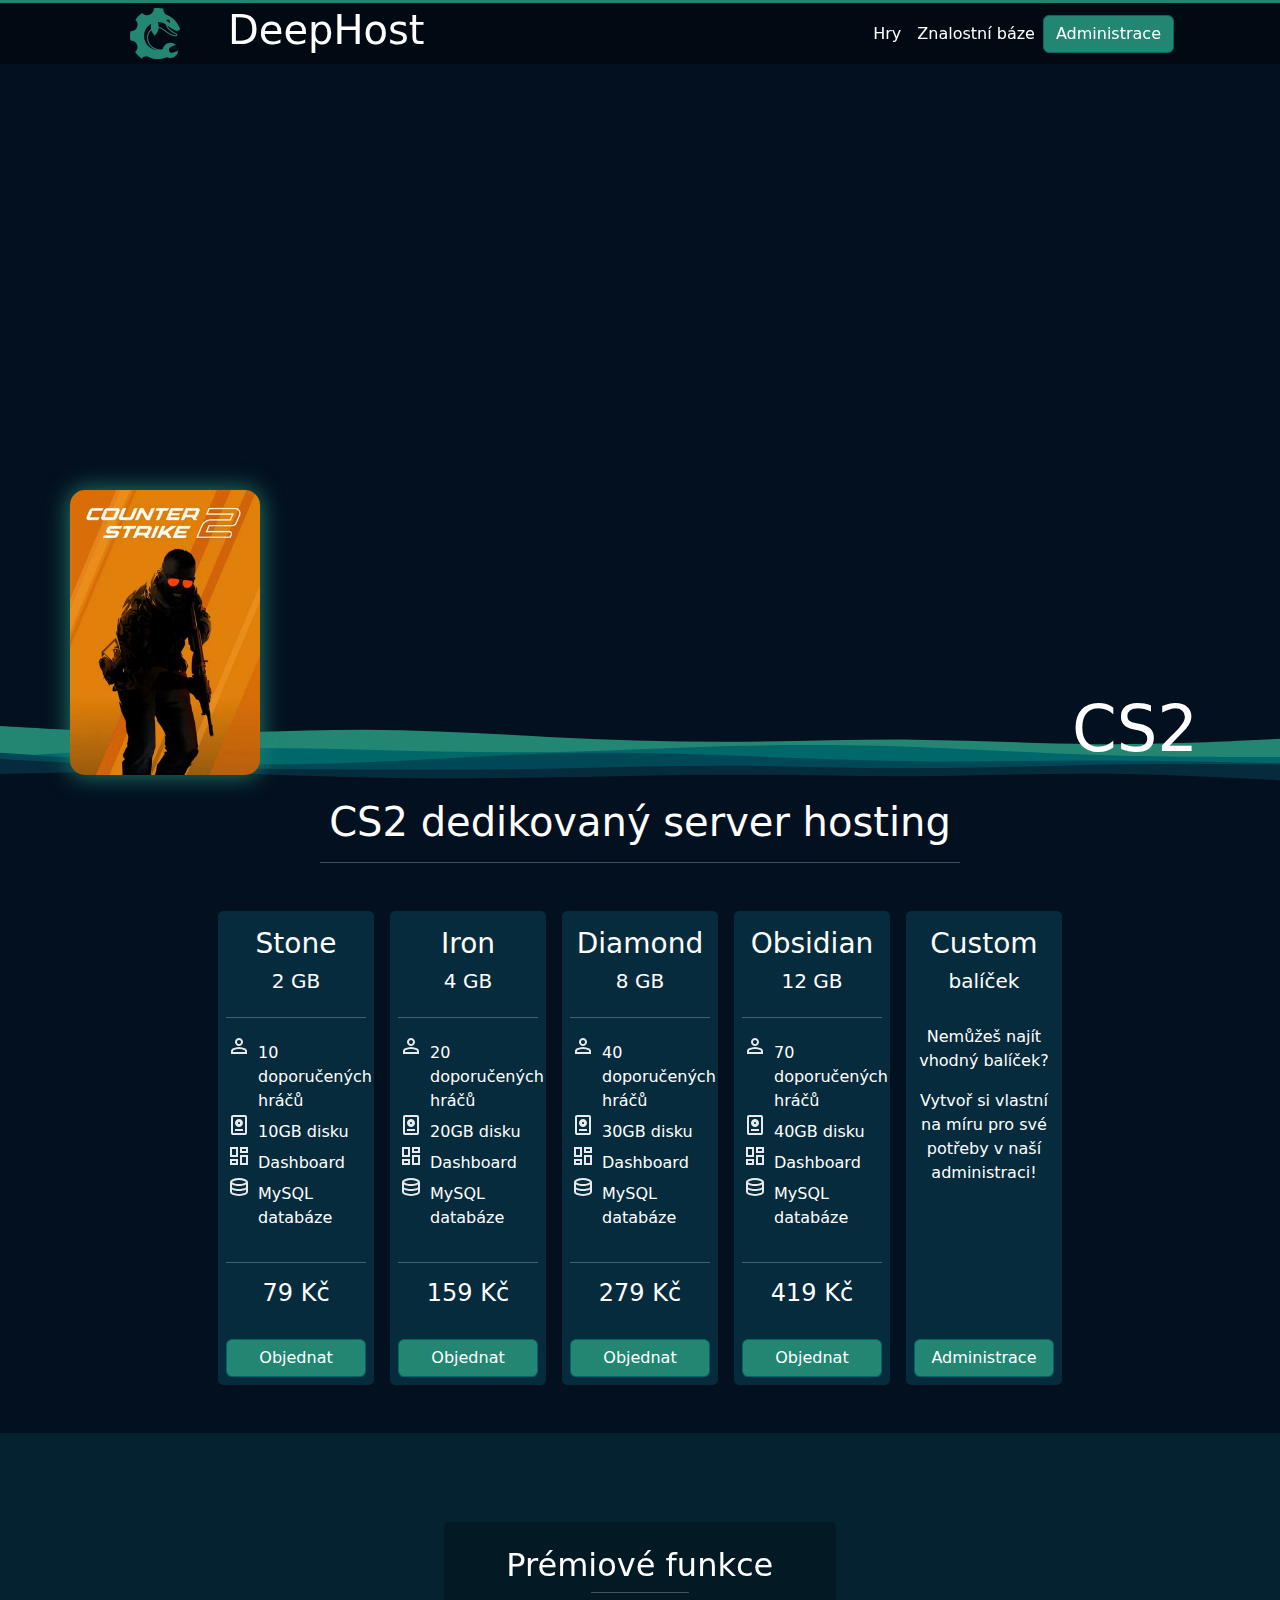
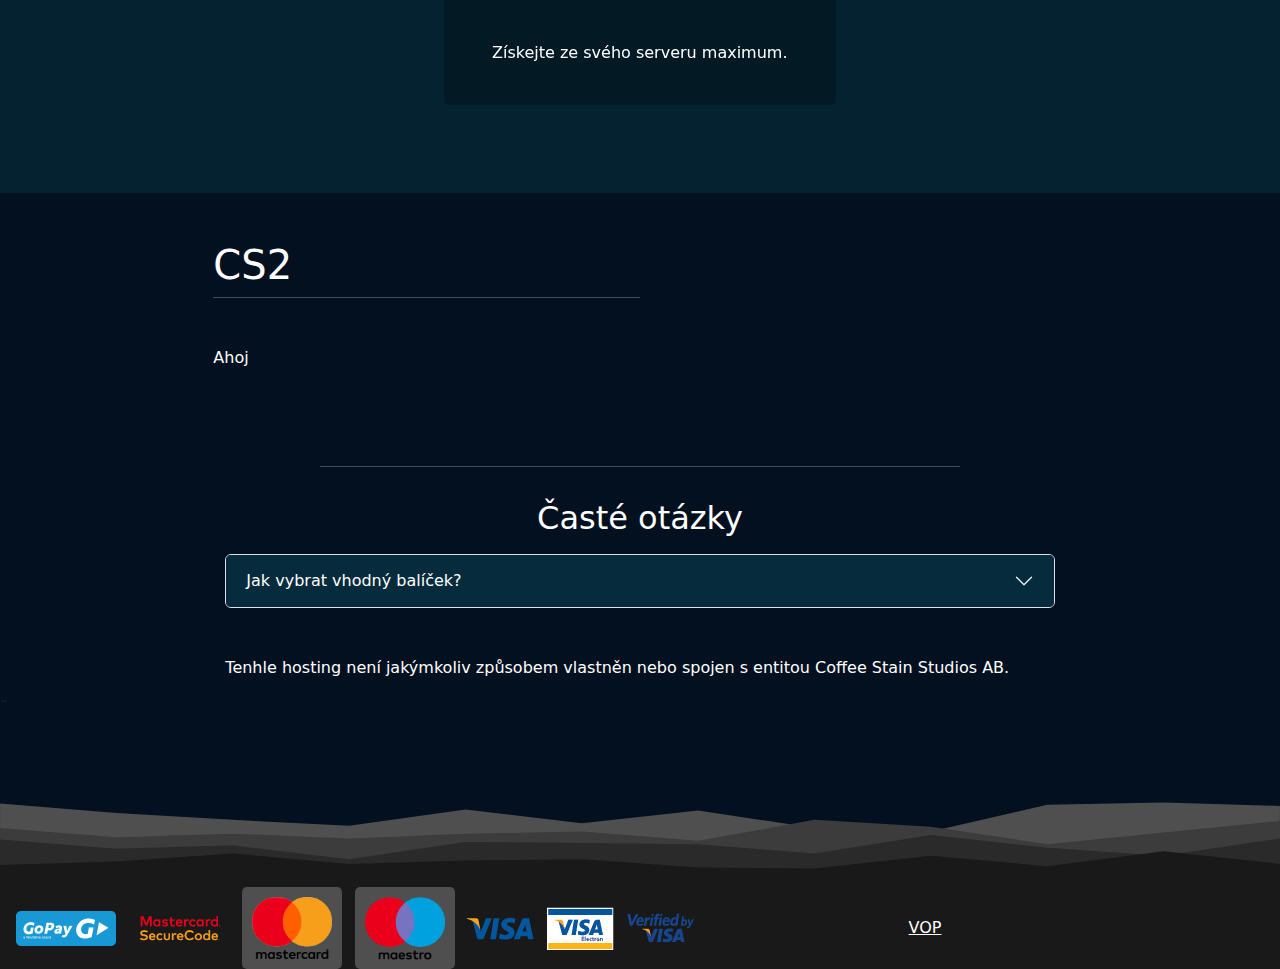
==== commit 6ed237fc: "New footer, logo." ====
--- a/c-s2/index.html
+++ b/c-s2/index.html
@@ -3,8 +3,9 @@
     style="background-color: rgba(0,0,0,0.4); backdrop-filter: blur(15px); height: auto; min-height: 4em; border-top: #228672 solid 3px; color: white;  position: fixed; top: 0; left: 0; right: 0; z-index: 100;">
     <div class="container">
         <div class="row w-100 h-100">
-            <div class="col-auto">
-                <h1><a href="/" class="logo text-decoration-none text-white">RestounHosting</a></h1>
+            <div class="col-auto d-flex">
+                <img src="/static/logo.svg" height="10vh;" style="filter: invert(43%) sepia(46%) saturate(546%) hue-rotate(118deg) brightness(93%) contrast(98%);; height=1px; width:50px; !important;" class="mx-5 logo-img">
+                <h1><a href="/" class="logo text-decoration-none text-white">DeepHost</a></h1>
             </div>
             <div class="d-none col d-md-block"></div>
             <div class="col-auto d-flex align-items-center">
@@ -395,19 +396,19 @@
                 </style>
             </div>
             <div class="row mt-5">
-                <div class="col-8 offset-2 px-3">
+                <div class="px-5 px-md-0 col-12 col-md-8 offset-0 offset-md-2 px-3">
                     <h1 class="col-12">CS2</h1>
                     <hr class="col-6 mb-5 mt-2">
                     Ahoj
+
                 </div>
             </div>
 
-            <div class="row">
-                <br>
-                <hr class="col-10 offset-1">
-                <h2 class="col-12 text-center mt-5 mb-3">Časté otázky</h2>
-
-                <div class="accordion col-10 offset-1" id="accordionPanelsStayOpenExample">
+            <div class="row mt-5">
+                <hr class="col-6 offset-3 mt-5">
+
+                <h2 class="col-12 text-center mt-3 mb-3">Časté otázky</h2>
+                <div class="accordion col-8 offset-2" id="accordionPanelsStayOpenExample">
 
                     
                     <div class="accordion-item" style="background-color:#062b3c; color:white;">
@@ -431,7 +432,7 @@
 
                 </div>
 
-                <p class="col-10 offset-1 mt-5">Tenhle hosting není jakýmkoliv způsobem vlastněn nebo spojen s entitou Coffee Stain Studios AB. </p>
+                <p class="col-8 offset-2 mt-5">Tenhle hosting není jakýmkoliv způsobem vlastněn nebo spojen s entitou Coffee Stain Studios AB. </p>
             </div>
         </div>
     </div>
@@ -456,15 +457,15 @@
 
 </style>
 <br><br><br><br> <!-- messy fix for now -->
-<footer class="text-white text-center" style="background-color: #545454;">
-    <div class="footer" style="background-image: url('/static/img/design/footer.svg');"></div>
+<footer class="text-white text-center" style="background-color: #191919;">
+    <div class="footer" style="background-image: url('/static/img/design/footerr.svg');"></div>
     <div class="container w-100 mt-2" style="">
     <div class="row">
         <div class="col-md-6 col-12 d-flex justify-content-center flex-wrap flex-md-nowrap payments-display"> 
             <img src="/static/loga/gp1.png" class="logo-img">
             <img src="/static/loga/m1.png" class="logo-img">
-            <img src="/static/loga/m2.png" class="logo-img">
-            <img src="/static/loga/m3.png" class="logo-img">
+            <img src="/static/loga/m2.png" class="logo-img" style="background-color:#4f4f4f; border-radius: 5px;">
+            <img src="/static/loga/m3.png" class="logo-img" style="background-color:#4f4f4f; border-radius: 5px;">
             <img src="/static/loga/v1.png" class="logo-img">
             <img src="/static/loga/v2.png" class="logo-img">
             <img src="/static/loga/v3.png" class="logo-img">
--- a/static/theme.css
+++ b/static/theme.css
@@ -79,7 +79,7 @@
 }
 
 .footer {
-  aspect-ratio: 1200/100;
+  aspect-ratio: 1100/75;
   width: 100%;
   max-height: 40vh;
   background-repeat: no-repeat;
